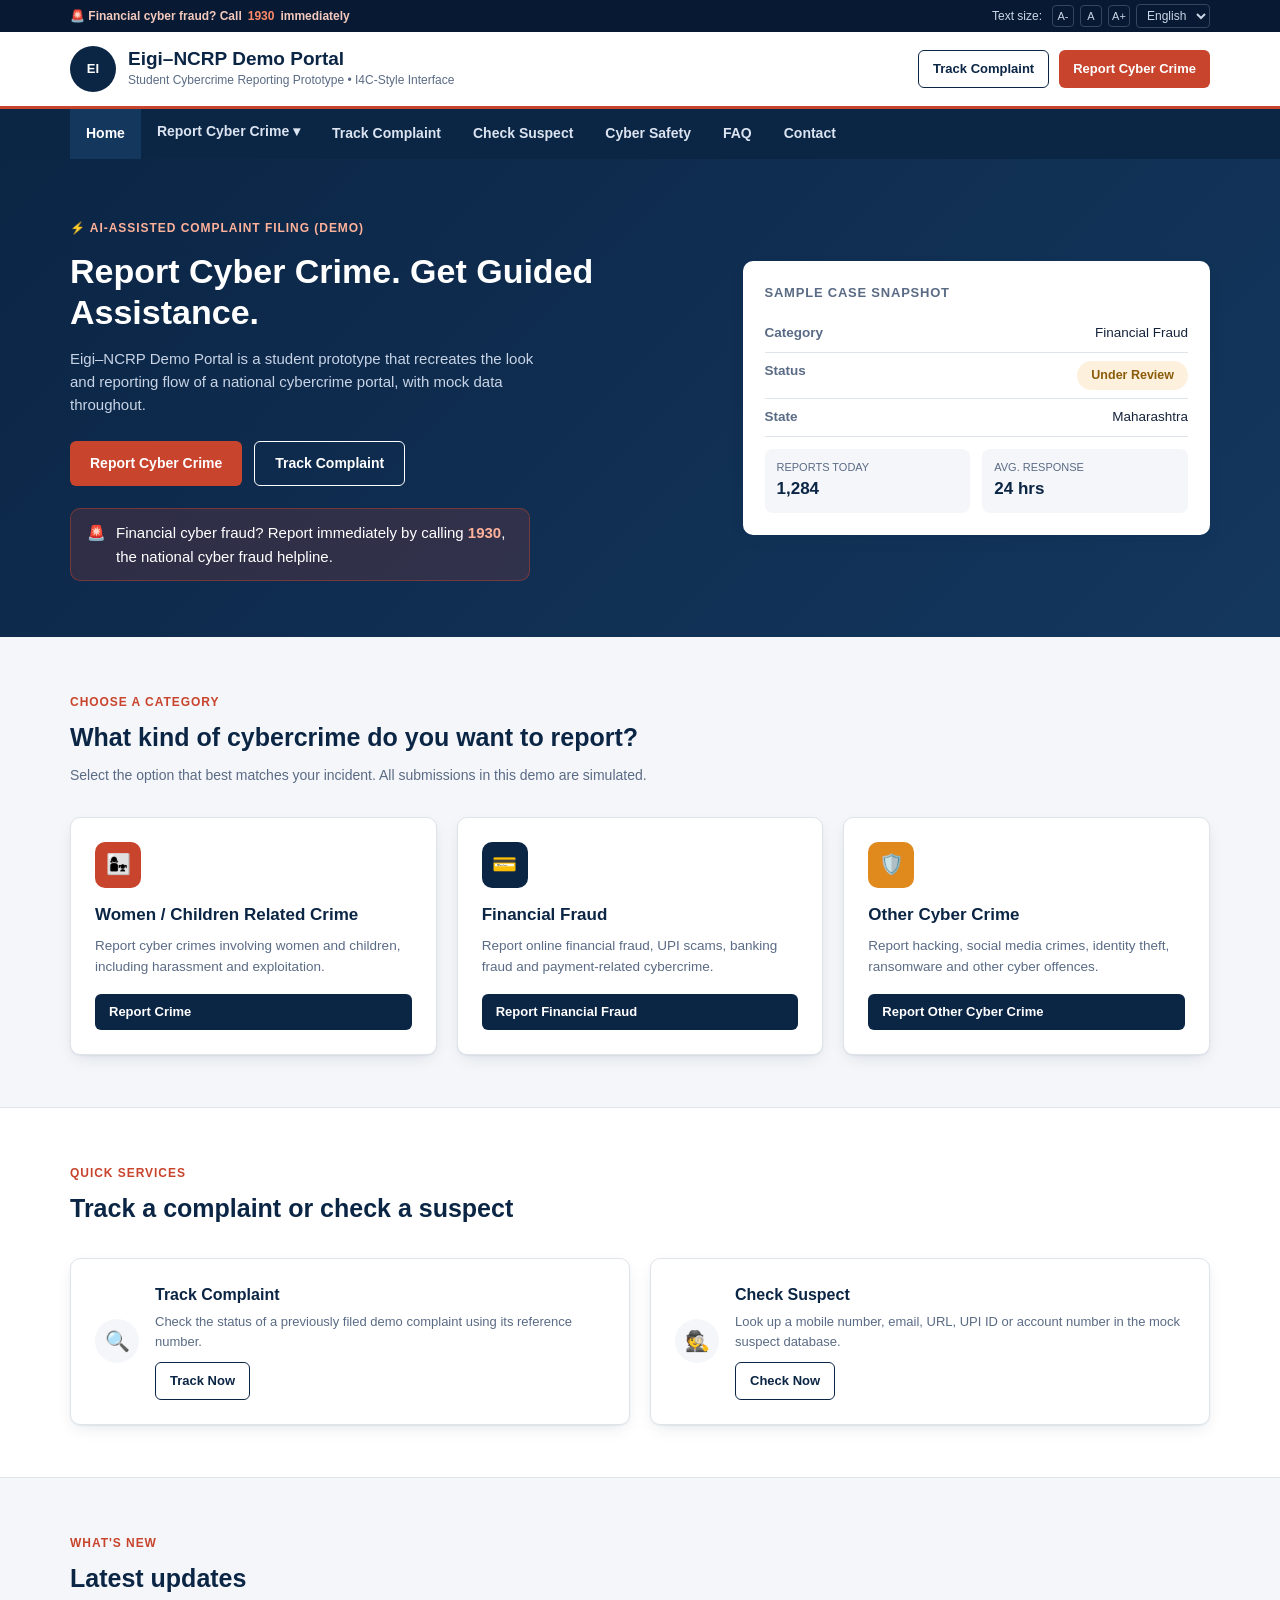
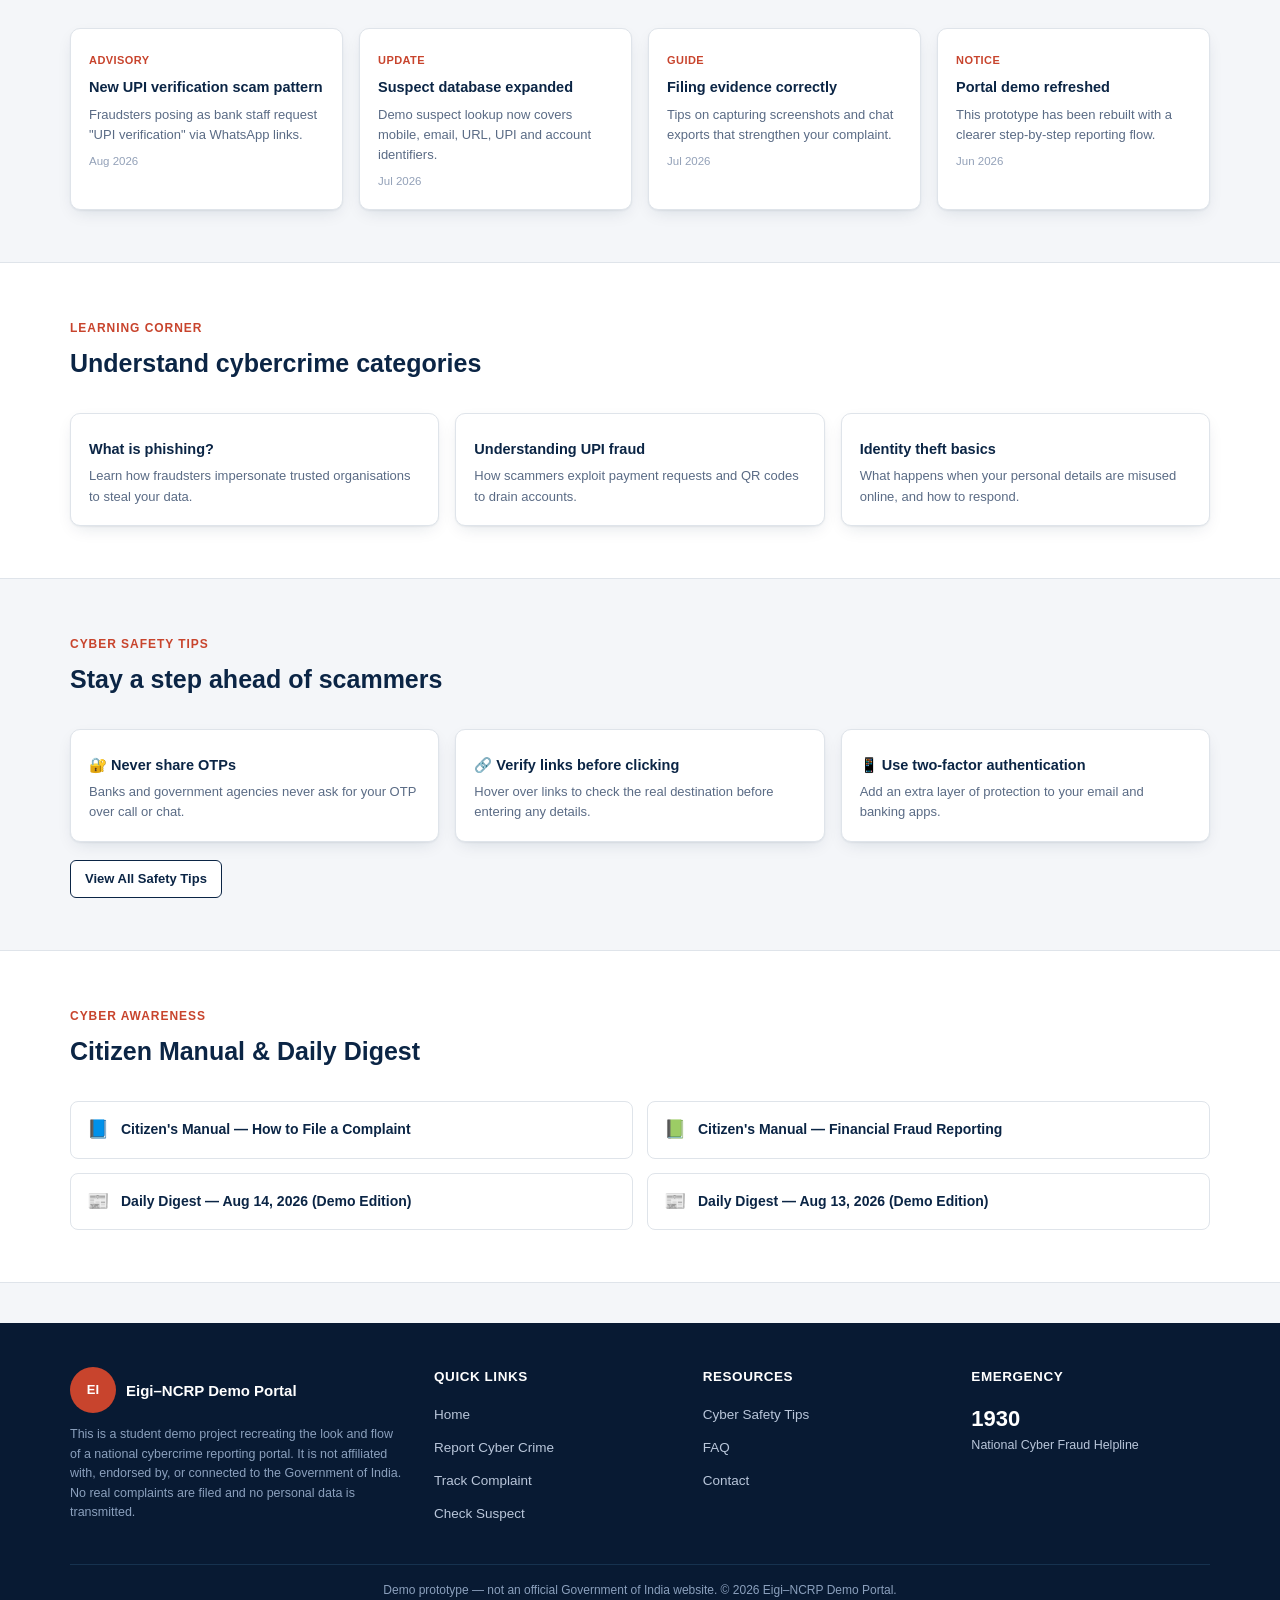
==== index.html @ 4a8d7451 "Moved files to root directory" ====
<!doctype html>
<html lang="en">
<head>
<meta charset="UTF-8" />
<meta name="viewport" content="width=device-width, initial-scale=1.0" />
<title>Home | Eigi-NCRP Demo Portal</title>
<meta name="description" content="Student demo recreation of a national cybercrime reporting portal. Not affiliated with the Government of India." />
<link rel="stylesheet" href="css/style.css" />
</head>
<body>
<a href="#main-content" class="skip-link">Skip to main content</a>
<div class="top-bar">
  <div class="container">
    <span class="emergency">🚨 Financial cyber fraud? Call <b>1930</b> immediately</span>
    <div class="a11y-controls">
      <span style="margin-right:4px;">Text size:</span>
      <button data-font-decrease aria-label="Decrease font size">A-</button>
      <button data-font-reset aria-label="Reset font size">A</button>
      <button data-font-increase aria-label="Increase font size">A+</button>
      <select class="lang-select" aria-label="Select language">
        <option value="en">English</option>
        <option value="hi">हिन्दी</option>
      </select>
    </div>
  </div>
</div>
<header class="portal-header">
  <div class="container">
    <div class="brand">
      <div class="emblem">EI</div>
      <div class="brand-text">
        <div class="site-title">Eigi–NCRP Demo Portal</div>
        <div class="site-sub">Student Cybercrime Reporting Prototype • I4C-Style Interface</div>
      </div>
    </div>
    <div class="header-actions">
      <a href="track.html" class="btn btn-outline btn-sm">Track Complaint</a>
      <a href="complaint.html" class="btn btn-red btn-sm">Report Cyber Crime</a>
    </div>
  </div>
</header>

<nav class="navbar">
  <div class="container nav-inner">
    <ul class="nav-links" id="nav-links">
      <li class="active"><a href="index.html">Home</a></li>
      <li class="dropdown">
        <button class="nav-top" aria-haspopup="true" aria-expanded="false">Report Cyber Crime ▾</button>
        <ul class="dropdown-menu">
          <li><a href="complaint.html?type=women-children">Women / Children Related Crime</a></li>
          <li><a href="complaint.html?type=financial">Financial Fraud</a></li>
          <li><a href="complaint.html?type=other">Other Cyber Crime</a></li>
        </ul>
      </li>
      <li class=""><a href="track.html">Track Complaint</a></li>
      <li class=""><a href="suspect.html">Check Suspect</a></li>
      <li class=""><a href="safety.html">Cyber Safety</a></li>
      <li class=""><a href="faq.html">FAQ</a></li>
      <li class=""><a href="contact.html">Contact</a></li>
    </ul>
    <button class="menu-toggle" aria-label="Toggle menu" aria-expanded="false" aria-controls="nav-links">☰</button>
  </div>
</nav>
<main id="main-content">
  <section class="hero">
    <div class="container">
      <div>
        <span class="hero-eyebrow">⚡ AI-Assisted Complaint Filing (Demo)</span>
        <h1>Report Cyber Crime. Get Guided Assistance.</h1>
        <p>Eigi–NCRP Demo Portal is a student prototype that recreates the look and reporting flow of a national cybercrime portal, with mock data throughout.</p>
        <div class="hero-actions">
          <a href="complaint.html" class="btn btn-red">Report Cyber Crime</a>
          <a href="track.html" class="btn btn-outline" style="background:transparent;border-color:#fff;color:#fff;">Track Complaint</a>
        </div>
        <div class="hero-emergency">
          <span>🚨</span>
          <span>Financial cyber fraud? Report immediately by calling <b>1930</b>, the national cyber fraud helpline.</span>
        </div>
      </div>
      <div class="hero-card">
        <h3>Sample Case Snapshot</h3>
        <div class="detail-row"><span>Category</span><span>Financial Fraud</span></div>
        <div class="detail-row"><span>Status</span><span class="status-pill status-review">Under Review</span></div>
        <div class="detail-row"><span>State</span><span>Maharashtra</span></div>
        <div class="hero-stat-row">
          <div class="hero-stat"><div class="label">Reports Today</div><div class="value">1,284</div></div>
          <div class="hero-stat"><div class="label">Avg. Response</div><div class="value">24 hrs</div></div>
        </div>
      </div>
    </div>
  </section>

  <section class="section" id="report">
    <div class="container">
      <div class="section-head">
        <span class="eyebrow">Choose a Category</span>
        <h2>What kind of cybercrime do you want to report?</h2>
        <p>Select the option that best matches your incident. All submissions in this demo are simulated.</p>
      </div>
      <div class="report-grid">
        <div class="report-card">
          <div class="icon icon-red">👩‍👧</div>
          <h3>Women / Children Related Crime</h3>
          <p>Report cyber crimes involving women and children, including harassment and exploitation.</p>
          <a href="complaint.html?type=women-children" class="btn btn-primary btn-sm">Report Crime</a>
        </div>
        <div class="report-card">
          <div class="icon icon-navy">💳</div>
          <h3>Financial Fraud</h3>
          <p>Report online financial fraud, UPI scams, banking fraud and payment-related cybercrime.</p>
          <a href="complaint.html?type=financial" class="btn btn-primary btn-sm">Report Financial Fraud</a>
        </div>
        <div class="report-card">
          <div class="icon icon-amber">🛡️</div>
          <h3>Other Cyber Crime</h3>
          <p>Report hacking, social media crimes, identity theft, ransomware and other cyber offences.</p>
          <a href="complaint.html?type=other" class="btn btn-primary btn-sm">Report Other Cyber Crime</a>
        </div>
      </div>
    </div>
  </section>

  <section class="section section-alt" id="services">
    <div class="container">
      <div class="section-head">
        <span class="eyebrow">Quick Services</span>
        <h2>Track a complaint or check a suspect</h2>
      </div>
      <div class="service-grid">
        <div class="service-card">
          <div class="icon">🔍</div>
          <div>
            <h3>Track Complaint</h3>
            <p>Check the status of a previously filed demo complaint using its reference number.</p>
            <a href="track.html" class="btn btn-outline btn-sm" style="margin-top:10px;">Track Now</a>
          </div>
        </div>
        <div class="service-card">
          <div class="icon">🕵️</div>
          <div>
            <h3>Check Suspect</h3>
            <p>Look up a mobile number, email, URL, UPI ID or account number in the mock suspect database.</p>
            <a href="suspect.html" class="btn btn-outline btn-sm" style="margin-top:10px;">Check Now</a>
          </div>
        </div>
      </div>
    </div>
  </section>

  <section class="section" id="whats-new">
    <div class="container">
      <div class="section-head">
        <span class="eyebrow">What's New</span>
        <h2>Latest updates</h2>
      </div>
      <div class="card-grid">
        <div class="mini-card"><span class="tag">Advisory</span><h4>New UPI verification scam pattern</h4><p>Fraudsters posing as bank staff request "UPI verification" via WhatsApp links.</p><span class="date">Aug 2026</span></div>
        <div class="mini-card"><span class="tag">Update</span><h4>Suspect database expanded</h4><p>Demo suspect lookup now covers mobile, email, URL, UPI and account identifiers.</p><span class="date">Jul 2026</span></div>
        <div class="mini-card"><span class="tag">Guide</span><h4>Filing evidence correctly</h4><p>Tips on capturing screenshots and chat exports that strengthen your complaint.</p><span class="date">Jul 2026</span></div>
        <div class="mini-card"><span class="tag">Notice</span><h4>Portal demo refreshed</h4><p>This prototype has been rebuilt with a clearer step-by-step reporting flow.</p><span class="date">Jun 2026</span></div>
      </div>
    </div>
  </section>

  <section class="section section-alt" id="learning">
    <div class="container">
      <div class="section-head">
        <span class="eyebrow">Learning Corner</span>
        <h2>Understand cybercrime categories</h2>
      </div>
      <div class="card-grid cols-3">
        <div class="mini-card"><h4>What is phishing?</h4><p>Learn how fraudsters impersonate trusted organisations to steal your data.</p></div>
        <div class="mini-card"><h4>Understanding UPI fraud</h4><p>How scammers exploit payment requests and QR codes to drain accounts.</p></div>
        <div class="mini-card"><h4>Identity theft basics</h4><p>What happens when your personal details are misused online, and how to respond.</p></div>
      </div>
    </div>
  </section>

  <section class="section" id="safety-tips">
    <div class="container">
      <div class="section-head">
        <span class="eyebrow">Cyber Safety Tips</span>
        <h2>Stay a step ahead of scammers</h2>
      </div>
      <div class="card-grid cols-3">
        <div class="mini-card"><h4>🔐 Never share OTPs</h4><p>Banks and government agencies never ask for your OTP over call or chat.</p></div>
        <div class="mini-card"><h4>🔗 Verify links before clicking</h4><p>Hover over links to check the real destination before entering any details.</p></div>
        <div class="mini-card"><h4>📱 Use two-factor authentication</h4><p>Add an extra layer of protection to your email and banking apps.</p></div>
      </div>
      <div style="margin-top:18px;"><a href="safety.html" class="btn btn-outline btn-sm">View All Safety Tips</a></div>
    </div>
  </section>

  <section class="section section-alt" id="awareness">
    <div class="container">
      <div class="section-head">
        <span class="eyebrow">Cyber Awareness</span>
        <h2>Citizen Manual &amp; Daily Digest</h2>
      </div>
      <div class="manual-list">
        <div class="manual-item"><span class="icon">📘</span> Citizen's Manual — How to File a Complaint</div>
        <div class="manual-item"><span class="icon">📗</span> Citizen's Manual — Financial Fraud Reporting</div>
        <div class="manual-item"><span class="icon">📰</span> Daily Digest — Aug 14, 2026 (Demo Edition)</div>
        <div class="manual-item"><span class="icon">📰</span> Daily Digest — Aug 13, 2026 (Demo Edition)</div>
      </div>
    </div>
  </section>
</main>
<footer class="site-footer">
  <div class="container">
    <div class="footer-grid">
      <div class="footer-col">
        <div class="footer-emblem">
          <div class="emblem">EI</div>
          <strong style="color:#fff;">Eigi–NCRP Demo Portal</strong>
        </div>
        <p class="footer-disclaimer">This is a student demo project recreating the look and flow of a national cybercrime reporting portal. It is not affiliated with, endorsed by, or connected to the Government of India. No real complaints are filed and no personal data is transmitted.</p>
      </div>
      <div class="footer-col">
        <h4>Quick Links</h4>
        <ul>
          <li><a href="index.html">Home</a></li>
          <li><a href="complaint.html">Report Cyber Crime</a></li>
          <li><a href="track.html">Track Complaint</a></li>
          <li><a href="suspect.html">Check Suspect</a></li>
        </ul>
      </div>
      <div class="footer-col">
        <h4>Resources</h4>
        <ul>
          <li><a href="safety.html">Cyber Safety Tips</a></li>
          <li><a href="faq.html">FAQ</a></li>
          <li><a href="contact.html">Contact</a></li>
        </ul>
      </div>
      <div class="footer-col">
        <h4>Emergency</h4>
        <p style="color:#fff;font-size:22px;font-weight:700;">1930</p>
        <p style="font-size:12.5px;">National Cyber Fraud Helpline</p>
      </div>
    </div>
    <div class="footer-bottom">
      Demo prototype — not an official Government of India website. &copy; 2026 Eigi–NCRP Demo Portal.
    </div>
  </div>
</footer>
<script src="js/script.js"></script>
</body>
</html>
---- css/style.css ----
/* ===== Reset & base ===== */
* { margin: 0; padding: 0; box-sizing: border-box; }
:root {
  --navy: #0b2545;
  --navy-dark: #081a33;
  --navy-light: #14375e;
  --blue: #1b4b82;
  --red: #c8442d;
  --red-soft: #fbe4df;
  --amber: #e08a1e;
  --bg: #f4f6f9;
  --line: #dfe4ea;
  --text: #16233b;
  --muted: #5a6b85;
  --white: #ffffff;
  --radius: 10px;
  --shadow: 0 1px 2px rgba(11,37,69,.06), 0 6px 18px -6px rgba(11,37,69,.15);
}
html { scroll-behavior: smooth; }
body {
  font-family: 'Segoe UI', Arial, sans-serif;
  color: var(--text);
  background: var(--bg);
  line-height: 1.55;
  font-size: 15px;
}
img { max-width: 100%; display: block; }
a { color: inherit; text-decoration: none; }
ul { list-style: none; }
button { font-family: inherit; cursor: pointer; }
.container { max-width: 1180px; margin: 0 auto; padding: 0 20px; }
.hidden { display: none !important; }

/* ===== Buttons ===== */
.btn {
  display: inline-flex; align-items: center; gap: 8px;
  border: none; border-radius: 6px; padding: 11px 20px;
  font-size: 14px; font-weight: 600; transition: .15s ease; cursor: pointer;
}
.btn-primary { background: var(--navy); color: #fff; }
.btn-primary:hover { background: var(--navy-light); }
.btn-red { background: var(--red); color: #fff; }
.btn-red:hover { background: #a8371f; }
.btn-outline { background: #fff; border: 1.5px solid var(--navy); color: var(--navy); }
.btn-outline:hover { background: rgba(11,37,69,.06); }
.btn-sm { padding: 8px 14px; font-size: 13px; }
.btn:focus-visible { outline: 2px solid var(--red); outline-offset: 2px; }

/* ===== Top info bar ===== */
.top-bar {
  background: var(--navy-dark); color: #cbd6e6; font-size: 12px;
}
.top-bar .container { display: flex; justify-content: space-between; align-items: center; height: 32px; flex-wrap: wrap; gap: 6px; }
.top-bar .emergency { color: #f3c9bd; font-weight: 700; display: flex; align-items: center; gap: 6px; }
.top-bar .emergency b { color: #ff8a68; }
.a11y-controls { display: flex; gap: 6px; align-items: center; }
.a11y-controls button {
  background: transparent; border: 1px solid #33475f; color: #cbd6e6;
  width: 22px; height: 22px; border-radius: 4px; font-size: 11px; line-height: 1;
}
.a11y-controls button:hover { background: #16324f; }
.lang-select {
  background: transparent; border: 1px solid #33475f; color: #cbd6e6;
  border-radius: 4px; padding: 3px 6px; font-size: 12px;
}

/* ===== Header ===== */
.portal-header { background: #fff; border-bottom: 3px solid var(--red); }
.portal-header .container {
  display: flex; align-items: center; justify-content: space-between;
  padding: 14px 20px; gap: 16px; flex-wrap: wrap;
}
.brand { display: flex; align-items: center; gap: 12px; }
.emblem {
  width: 46px; height: 46px; border-radius: 50%; background: var(--navy);
  color: #fff; display: flex; align-items: center; justify-content: center;
  font-weight: 700; font-size: 13px; flex: none;
}
.brand-text .site-title { font-size: 19px; font-weight: 700; color: var(--navy); line-height: 1.2; }
.brand-text .site-sub { font-size: 12px; color: var(--muted); }
.header-actions { display: flex; gap: 10px; flex-wrap: wrap; }

/* ===== Nav ===== */
.navbar { background: var(--navy); position: sticky; top: 0; z-index: 100; }
.nav-inner { display: flex; align-items: center; justify-content: space-between; }
.nav-links { display: flex; }
.nav-links > li { position: relative; }
.nav-links > li > a, .nav-links > li > button.nav-top {
  display: block; padding: 14px 16px; color: #dbe4f0; font-size: 14px; font-weight: 600;
  background: none; border: none;
}
.nav-links > li > a:hover, .nav-links > li:hover > button.nav-top, .nav-links > li.active > a {
  background: var(--navy-light); color: #fff;
}
.dropdown { position: relative; }
.dropdown-menu {
  display: none; position: absolute; top: 100%; left: 0; background: #fff;
  min-width: 230px; box-shadow: var(--shadow); border-radius: 0 0 8px 8px; overflow: hidden; z-index: 50;
}
.dropdown.open .dropdown-menu, .dropdown:hover .dropdown-menu { display: block; }
.dropdown-menu li a { display: block; padding: 10px 16px; color: var(--text); font-size: 13.5px; font-weight: 500; }
.dropdown-menu li a:hover { background: var(--bg); color: var(--red); }
.menu-toggle {
  display: none; background: none; border: none; color: #fff; font-size: 22px; padding: 10px 16px;
}

/* ===== Hero ===== */
.hero {
  background: linear-gradient(135deg, var(--navy) 0%, var(--navy-light) 100%);
  color: #fff; padding: 56px 0;
}
.hero .container { display: grid; grid-template-columns: 1.15fr .85fr; gap: 40px; align-items: center; }
.hero-eyebrow {
  display: inline-flex; align-items: center; gap: 6px; font-size: 12px; font-weight: 700;
  text-transform: uppercase; letter-spacing: .08em; color: #ffb199; margin-bottom: 14px;
}
.hero h1 { font-size: 34px; font-weight: 700; line-height: 1.2; margin-bottom: 14px; }
.hero p { color: #c8d4e6; max-width: 480px; margin-bottom: 24px; font-size: 15px; }
.hero-actions { display: flex; gap: 12px; flex-wrap: wrap; margin-bottom: 22px; }
.hero-emergency {
  display: flex; gap: 10px; align-items: flex-start; background: rgba(200,68,45,.18);
  border: 1px solid rgba(200,68,45,.45); border-radius: var(--radius); padding: 12px 16px; max-width: 460px;
}
.hero-emergency b { color: #ffb199; }
.hero-card {
  background: #fff; color: var(--text); border-radius: var(--radius); padding: 22px; box-shadow: var(--shadow);
}
.hero-card h3 { font-size: 13px; text-transform: uppercase; letter-spacing: .06em; color: var(--muted); margin-bottom: 12px; }
.hero-stat-row { display: flex; gap: 12px; margin-top: 12px; }
.hero-stat { flex: 1; background: var(--bg); border-radius: 8px; padding: 10px 12px; }
.hero-stat .label { font-size: 11px; color: var(--muted); text-transform: uppercase; }
.hero-stat .value { font-size: 17px; font-weight: 700; color: var(--navy); }

/* ===== Section shell ===== */
.section { padding: 52px 0; }
.section-alt { background: #fff; border-top: 1px solid var(--line); border-bottom: 1px solid var(--line); }
.section-head { max-width: 640px; margin-bottom: 30px; }
.eyebrow { font-size: 12px; font-weight: 700; text-transform: uppercase; letter-spacing: .08em; color: var(--red); }
.section-head h2 { font-size: 25px; font-weight: 700; color: var(--navy); margin-top: 6px; }
.section-head p { color: var(--muted); margin-top: 8px; font-size: 14px; }

/* ===== Report cards ===== */
.report-grid { display: grid; grid-template-columns: repeat(3, 1fr); gap: 20px; }
.report-card {
  background: #fff; border: 1px solid var(--line); border-radius: var(--radius); padding: 24px;
  box-shadow: var(--shadow); display: flex; flex-direction: column;
}
.report-card .icon {
  width: 46px; height: 46px; border-radius: 10px; display: flex; align-items: center; justify-content: center;
  font-size: 20px; color: #fff; margin-bottom: 14px;
}
.icon-red { background: var(--red); } .icon-navy { background: var(--navy); } .icon-amber { background: var(--amber); }
.report-card h3 { font-size: 17px; font-weight: 700; color: var(--navy); margin-bottom: 8px; }
.report-card p { font-size: 13.5px; color: var(--muted); flex: 1; margin-bottom: 16px; }

/* ===== Quick services (track/suspect) ===== */
.service-grid { display: grid; grid-template-columns: repeat(2, 1fr); gap: 20px; }
.service-card {
  background: #fff; border: 1px solid var(--line); border-radius: var(--radius); padding: 24px;
  display: flex; align-items: center; gap: 16px; box-shadow: var(--shadow);
}
.service-card .icon { width: 44px; height: 44px; border-radius: 50%; background: var(--bg); display: flex; align-items: center; justify-content: center; font-size: 20px; flex: none; }
.service-card h3 { font-size: 16px; color: var(--navy); margin-bottom: 4px; }
.service-card p { font-size: 13px; color: var(--muted); }

/* ===== Generic card list (news / learning / safety) ===== */
.card-grid { display: grid; grid-template-columns: repeat(4, 1fr); gap: 16px; }
.card-grid.cols-3 { grid-template-columns: repeat(3, 1fr); }
.mini-card {
  background: #fff; border: 1px solid var(--line); border-radius: var(--radius); padding: 18px;
  box-shadow: var(--shadow);
}
.mini-card .tag { font-size: 11px; font-weight: 700; color: var(--red); text-transform: uppercase; letter-spacing: .04em; }
.mini-card h4 { font-size: 14.5px; font-weight: 700; color: var(--navy); margin: 6px 0 6px; }
.mini-card p { font-size: 13px; color: var(--muted); }
.mini-card .date { font-size: 11.5px; color: #93a1b8; margin-top: 8px; display: block; }

/* ===== Manual / Digest ===== */
.manual-list { display: grid; grid-template-columns: repeat(2, 1fr); gap: 14px; }
.manual-item {
  display: flex; align-items: center; gap: 12px; background: #fff; border: 1px solid var(--line);
  border-radius: 8px; padding: 14px 16px; font-size: 14px; font-weight: 600; color: var(--navy);
}
.manual-item .icon { color: var(--red); font-size: 18px; }

/* ===== Forms ===== */
.form-card { background: #fff; border: 1px solid var(--line); border-radius: var(--radius); box-shadow: var(--shadow); padding: 28px; }
.form-grid { display: grid; grid-template-columns: repeat(2, 1fr); gap: 18px; }
.field { margin-bottom: 4px; }
.field.full { grid-column: 1 / -1; }
.field label { display: block; font-size: 13.5px; font-weight: 600; color: var(--navy); margin-bottom: 6px; }
.field .req { color: var(--red); }
.field input, .field select, .field textarea {
  width: 100%; border: 1px solid var(--line); border-radius: 6px; padding: 10px 12px; font-size: 14px;
  font-family: inherit; color: var(--text); background: #fff;
}
.field input:focus, .field select:focus, .field textarea:focus {
  outline: none; border-color: var(--navy); box-shadow: 0 0 0 3px rgba(11,37,69,.12);
}
.field textarea { resize: vertical; min-height: 100px; }
.error-msg { color: var(--red); font-size: 12.5px; margin-top: 4px; display: none; }
.field.invalid input, .field.invalid select, .field.invalid textarea { border-color: var(--red); }
.field.invalid .error-msg { display: block; }
.demo-warning {
  display: flex; gap: 10px; align-items: flex-start; background: var(--red-soft); border: 1px solid #f0bcae;
  border-radius: 8px; padding: 12px 16px; margin-bottom: 22px; font-size: 13.5px; color: #7a2a18; font-weight: 600;
}
.upload-box {
  border: 2px dashed var(--line); border-radius: 8px; padding: 26px; text-align: center; color: var(--muted);
  font-size: 13.5px; cursor: pointer; transition: .15s;
}
.upload-box:hover, .upload-box.dragover { border-color: var(--navy); background: rgba(11,37,69,.03); }
.upload-list { margin-top: 10px; display: flex; flex-direction: column; gap: 6px; }
.upload-item { display: flex; justify-content: space-between; font-size: 13px; background: var(--bg); border-radius: 6px; padding: 8px 12px; }

/* ===== Result / status boxes ===== */
.result-box { margin-top: 24px; background: #fff; border: 1px solid var(--line); border-radius: var(--radius); box-shadow: var(--shadow); padding: 24px; }
.result-box.hidden { display: none; }
.demo-tag {
  display: inline-flex; align-items: center; gap: 6px; background: var(--bg); color: var(--muted);
  font-size: 11.5px; font-weight: 700; text-transform: uppercase; padding: 4px 10px; border-radius: 20px; margin-bottom: 14px;
}
.ref-number { font-family: 'Consolas', monospace; font-weight: 700; color: var(--navy); font-size: 17px; }
.status-pill { display: inline-block; padding: 5px 14px; border-radius: 20px; font-size: 12.5px; font-weight: 700; }
.status-review { background: #fdf1de; color: #8a5b0a; }
.status-safe { background: #e2f4ea; color: #1a7a45; }
.status-risk { background: var(--red-soft); color: #a8371f; }
.detail-row { display: flex; justify-content: space-between; padding: 8px 0; border-bottom: 1px solid var(--line); font-size: 13.5px; }
.detail-row:last-child { border-bottom: none; }
.detail-row span:first-child { color: var(--muted); font-weight: 600; }

/* ===== Tabs (suspect page) ===== */
.tabs { display: flex; gap: 8px; flex-wrap: wrap; margin-bottom: 20px; }
.tab-btn {
  background: var(--bg); border: 1px solid var(--line); border-radius: 20px; padding: 8px 16px;
  font-size: 13px; font-weight: 600; color: var(--navy);
}
.tab-btn.active { background: var(--navy); color: #fff; border-color: var(--navy); }

/* ===== FAQ ===== */
.faq-item { background: #fff; border: 1px solid var(--line); border-radius: 8px; margin-bottom: 10px; overflow: hidden; }
.faq-q { width: 100%; text-align: left; background: none; border: none; padding: 16px 18px; font-weight: 700; color: var(--navy); font-size: 14.5px; display: flex; justify-content: space-between; align-items: center; }
.faq-a { max-height: 0; overflow: hidden; transition: max-height .25s ease; font-size: 13.5px; color: var(--muted); padding: 0 18px; }
.faq-item.open .faq-a { max-height: 200px; padding: 0 18px 16px; }
.faq-item.open .faq-q .chevron { transform: rotate(180deg); }
.chevron { transition: .2s; }

/* ===== Loading ===== */
.spinner { width: 34px; height: 34px; border: 4px solid rgba(11,37,69,.15); border-top-color: var(--red); border-radius: 50%; animation: spin .8s linear infinite; margin: 0 auto 14px; }
@keyframes spin { to { transform: rotate(360deg); } }
.loading-box { text-align: center; padding: 40px 20px; }
.loading-box p { font-weight: 600; color: var(--navy); }

/* ===== Toast alert ===== */
.toast {
  position: fixed; bottom: 24px; right: 24px; background: var(--navy); color: #fff; padding: 14px 20px;
  border-radius: 8px; font-size: 13.5px; font-weight: 600; box-shadow: var(--shadow); z-index: 200;
  transform: translateY(20px); opacity: 0; transition: .25s ease; pointer-events: none;
}
.toast.show { transform: translateY(0); opacity: 1; }
.toast.success { background: #1a7a45; }
.toast.error { background: var(--red); }

/* ===== Footer ===== */
.site-footer { background: var(--navy-dark); color: #b9c6da; padding: 44px 0 0; margin-top: 40px; }
.footer-grid { display: grid; grid-template-columns: 1.4fr 1fr 1fr 1fr; gap: 30px; padding-bottom: 30px; }
.footer-col h4 { color: #fff; font-size: 13.5px; margin-bottom: 14px; text-transform: uppercase; letter-spacing: .04em; }
.footer-col li { margin-bottom: 9px; }
.footer-col a { font-size: 13.5px; color: #b9c6da; }
.footer-col a:hover { color: #fff; }
.footer-bottom { border-top: 1px solid #16324f; padding: 16px 0; font-size: 12px; text-align: center; color: #8ba0bd; }
.footer-emblem { display: flex; align-items: center; gap: 10px; margin-bottom: 12px; }
.footer-emblem .emblem { background: var(--red); }
.footer-disclaimer { font-size: 12.5px; color: #8ba0bd; max-width: 520px; }

/* ===== Skip link ===== */
.skip-link {
  position: absolute; left: -9999px; top: 0; background: #fff; color: var(--navy); padding: 10px 16px; z-index: 999;
}
.skip-link:focus { left: 10px; top: 10px; }

/* ===== Font-size accessibility classes ===== */
body.font-lg { font-size: 17px; }
body.font-xl { font-size: 19px; }

/* ===== Responsive ===== */
@media (max-width: 900px) {
  .hero .container { grid-template-columns: 1fr; }
  .report-grid, .service-grid, .form-grid, .manual-list { grid-template-columns: 1fr 1fr; }
  .card-grid, .card-grid.cols-3 { grid-template-columns: repeat(2, 1fr); }
  .footer-grid { grid-template-columns: 1fr 1fr; }
}
@media (max-width: 720px) {
  .menu-toggle { display: block; }
  .nav-links {
    display: none; flex-direction: column; position: absolute; top: 100%; left: 0; right: 0;
    background: var(--navy); box-shadow: var(--shadow);
  }
  .nav-links.open { display: flex; }
  .nav-links > li > a, .nav-links > li > button.nav-top { padding: 14px 20px; width: 100%; text-align: left; }
  .dropdown-menu { position: static; box-shadow: none; display: none; background: var(--navy-light); }
  .dropdown.open .dropdown-menu { display: block; }
  .dropdown:hover .dropdown-menu { display: none; }
  .dropdown.open:hover .dropdown-menu { display: block; }
  .report-grid, .service-grid, .form-grid, .manual-list, .card-grid, .card-grid.cols-3 { grid-template-columns: 1fr; }
  .footer-grid { grid-template-columns: 1fr; }
  .hero h1 { font-size: 27px; }
}
/* --- Form Multi-Step & Progress Styles --- */
.progress-indicator {
  display: flex;
  justify-content: space-between;
  margin-bottom: 30px;
  border-bottom: 2px solid #e2e8f0;
}
.step-indicator {
  flex: 1;
  text-align: center;
  padding-bottom: 12px;
  font-size: 14px;
  font-weight: 500;
  color: #94a3b8;
  border-bottom: 3px solid transparent;
  margin-bottom: -2px;
  transition: all 0.3s ease;
}
.step-indicator.active {
  color: var(--navy, #0f172a);
  border-bottom-color: var(--red, #dc2626);
  font-weight: 700;
}
.form-step.hidden {
  display: none;
}
.btn-group {
  display: flex;
  justify-content: space-between;
  align-items: center;
  width: 100%;
}
.upload-box {
  border: 2px dashed #cbd5e1;
  background: #f8fafc;
  padding: 30px;
  text-align: center;
  border-radius: 6px;
  cursor: pointer;
  color: #64748b;
  transition: all 0.2s ease;
}
.upload-box:hover, .upload-box.dragover {
  border-color: var(--navy);
  background: #f1f5f9;
}
.upload-list {
  margin-top: 15px;
  display: flex;
  flex-direction: column;
  gap: 8px;
}
.upload-item {
  display: flex;
  justify-content: space-between;
  background: #f1f5f9;
  padding: 8px 12px;
  border-radius: 4px;
  font-size: 14px;
}
.upload-item .remove-file {
  color: var(--red);
  cursor: pointer;
  font-weight: bold;
}
/* Validation styles */
.field input.error, .field select.error, .field textarea.error {
  border-color: #ef4444;
  background-color: #fef2f2;
}
.error-msg {
  color: #ef4444;
  font-size: 12px;
  margin-top: 4px;
  display: block;
  min-height: 18px;
}
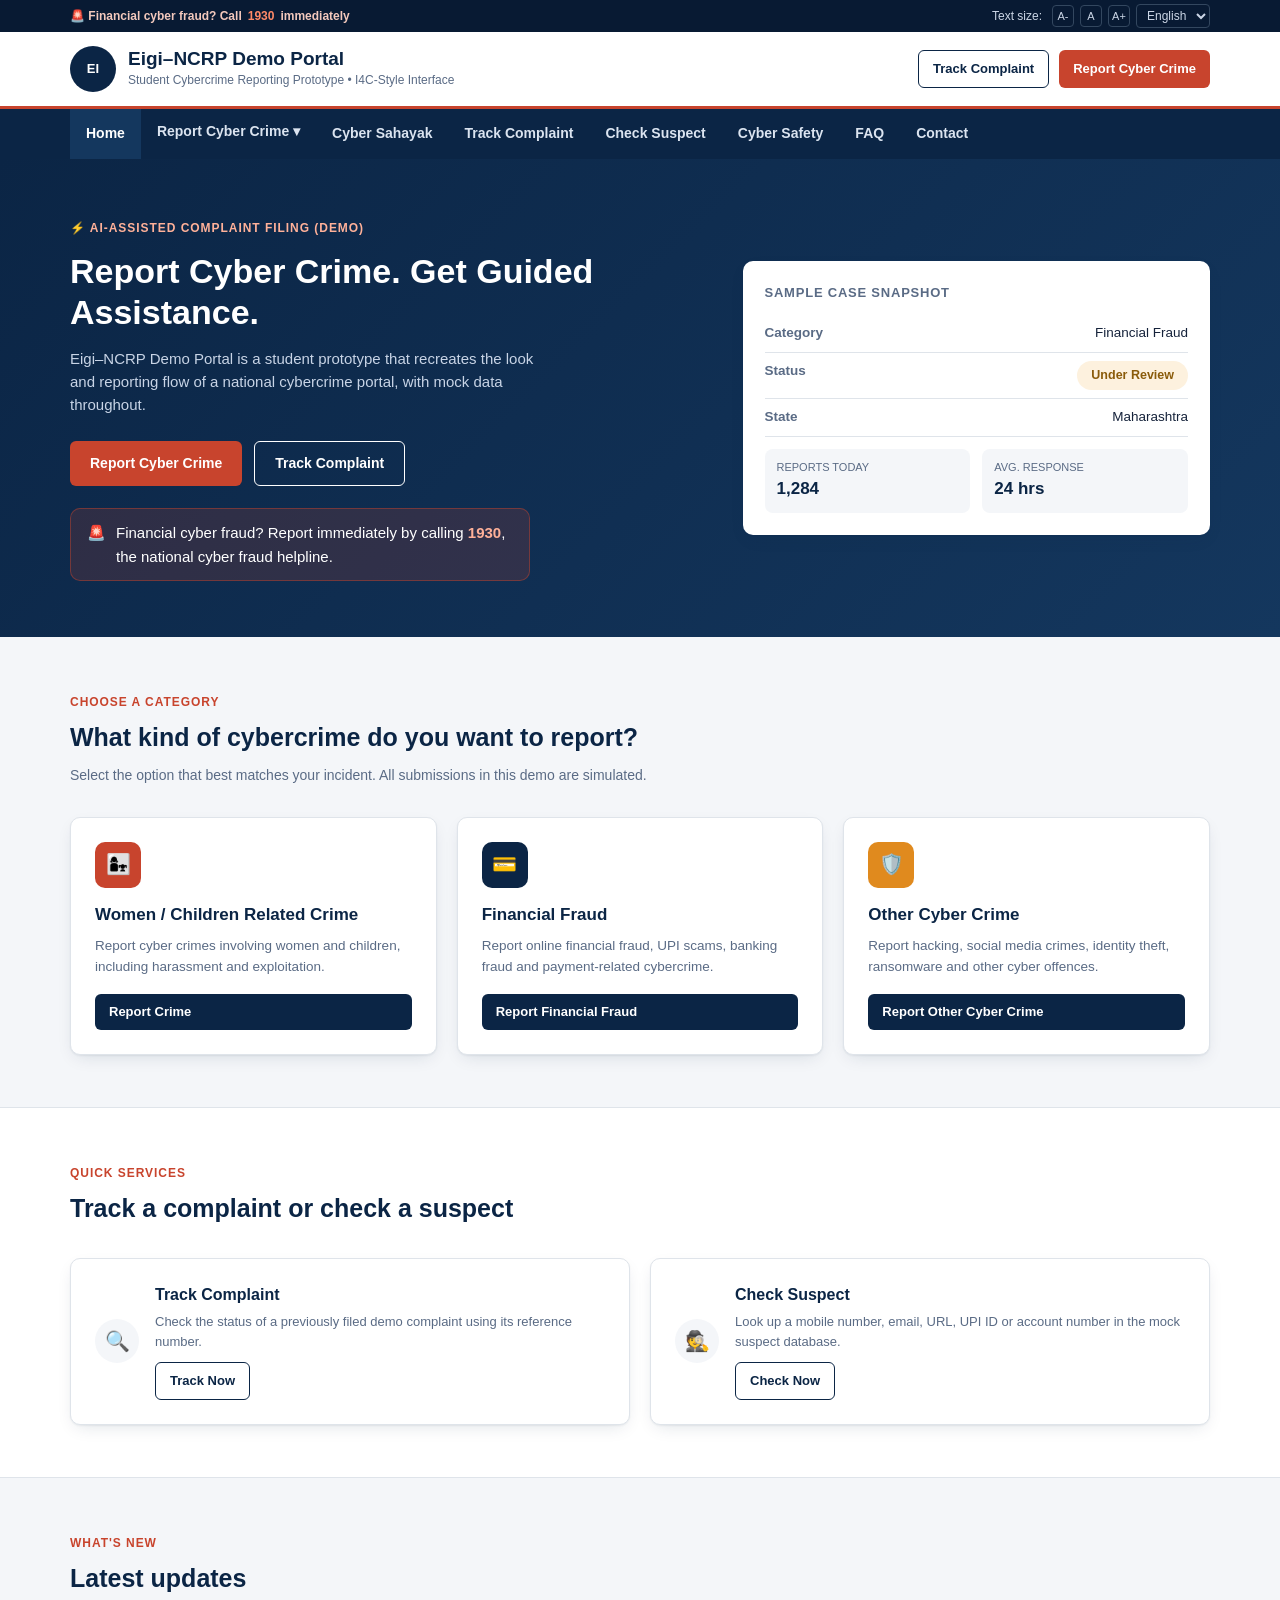
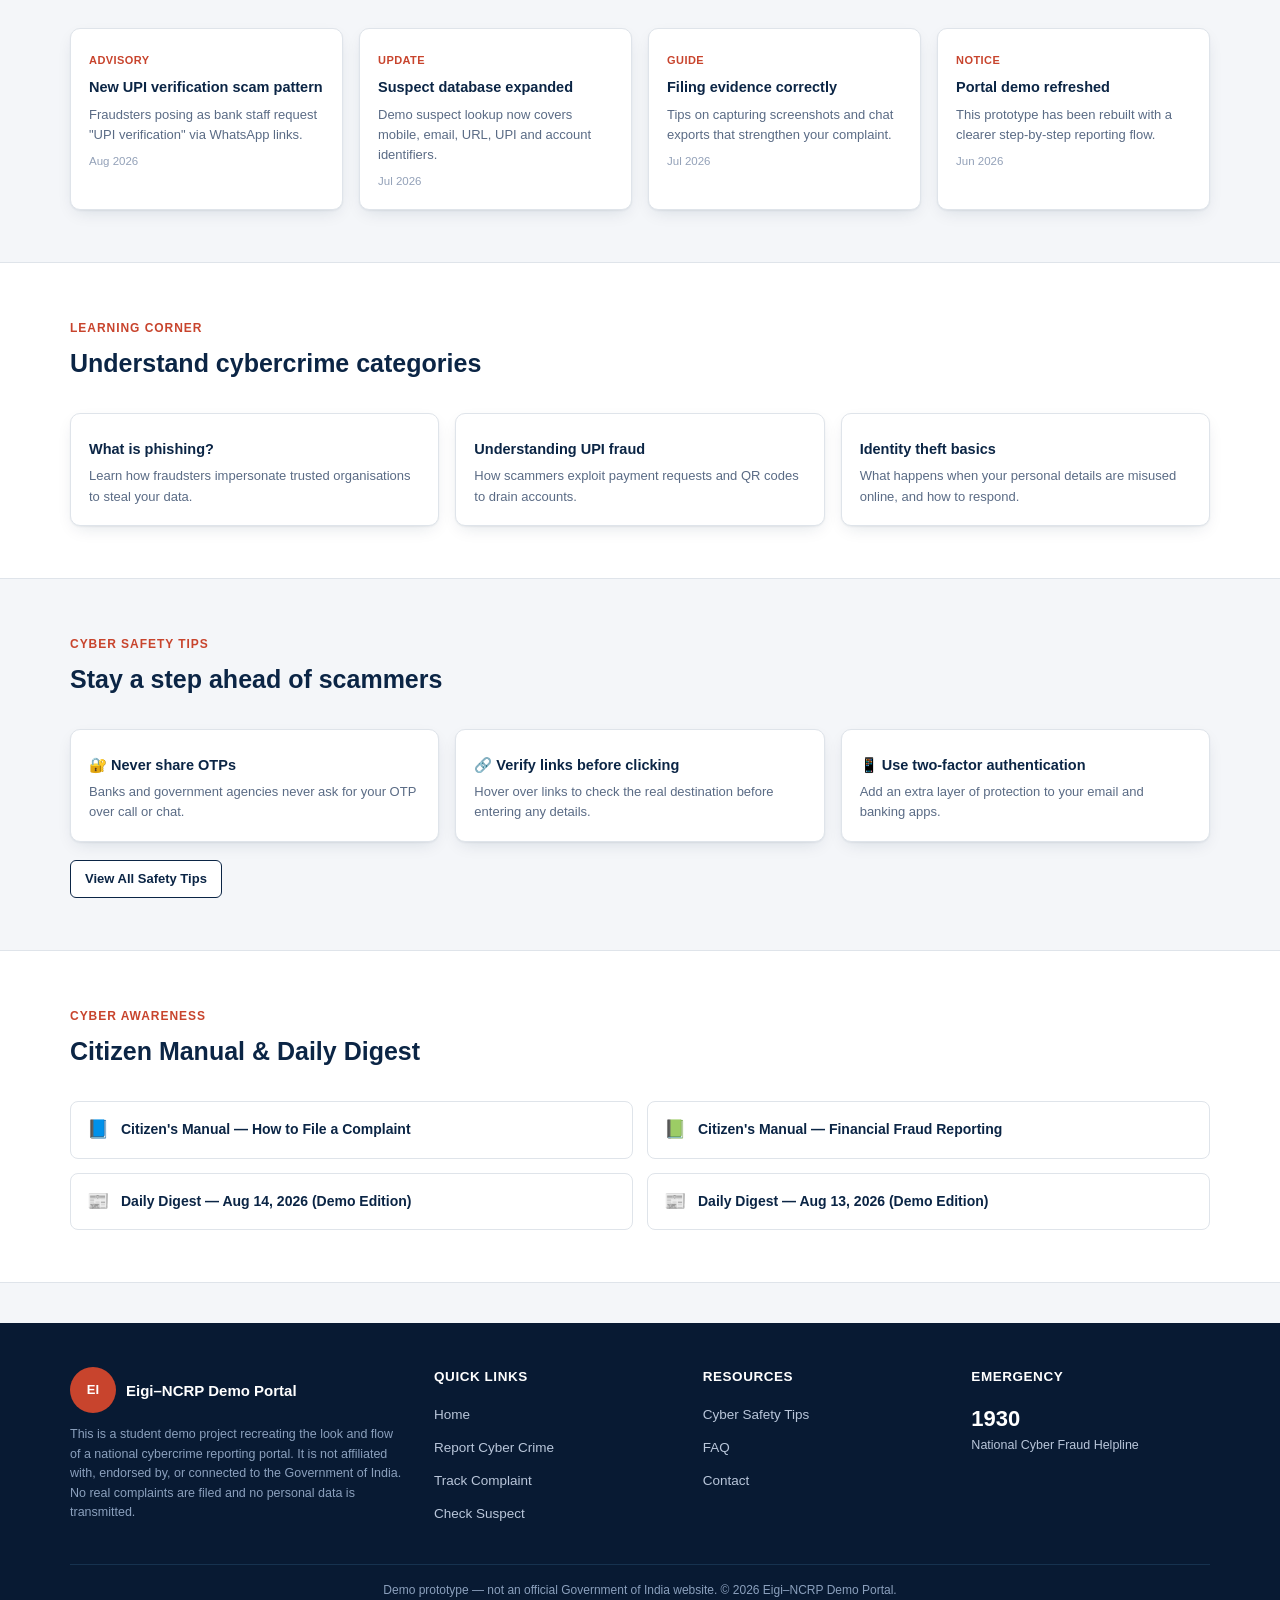
==== commit bc31a6db: "Add incident details and evidence submission flow" ====
--- a/index.html
+++ b/index.html
@@ -52,6 +52,9 @@
           <li><a href="complaint.html?type=other">Other Cyber Crime</a></li>
         </ul>
       </li>
+      <li>
+    <a href="sahayak.html">Cyber Sahayak</a>
+</li>
       <li class=""><a href="track.html">Track Complaint</a></li>
       <li class=""><a href="suspect.html">Check Suspect</a></li>
       <li class=""><a href="safety.html">Cyber Safety</a></li>
@@ -69,7 +72,7 @@
         <h1>Report Cyber Crime. Get Guided Assistance.</h1>
         <p>Eigi–NCRP Demo Portal is a student prototype that recreates the look and reporting flow of a national cybercrime portal, with mock data throughout.</p>
         <div class="hero-actions">
-          <a href="complaint.html" class="btn btn-red">Report Cyber Crime</a>
+          <a href="sahayak.html" class="btn btn-red">Report Cyber Crime</a>
           <a href="track.html" class="btn btn-outline" style="background:transparent;border-color:#fff;color:#fff;">Track Complaint</a>
         </div>
         <div class="hero-emergency">
@@ -108,7 +111,7 @@
           <div class="icon icon-navy">💳</div>
           <h3>Financial Fraud</h3>
           <p>Report online financial fraud, UPI scams, banking fraud and payment-related cybercrime.</p>
-          <a href="complaint.html?type=financial" class="btn btn-primary btn-sm">Report Financial Fraud</a>
+          <a href="sahayak.html?type=financial" class="btn btn-primary btn-sm">Report Financial Fraud</a>
         </div>
         <div class="report-card">
           <div class="icon icon-amber">🛡️</div>
--- a/css/style.css
+++ b/css/style.css
@@ -382,4 +382,7 @@
   margin-top: 4px;
   display: block;
   min-height: 18px;
+}
+.form-step.hidden {
+  display: none;
 }
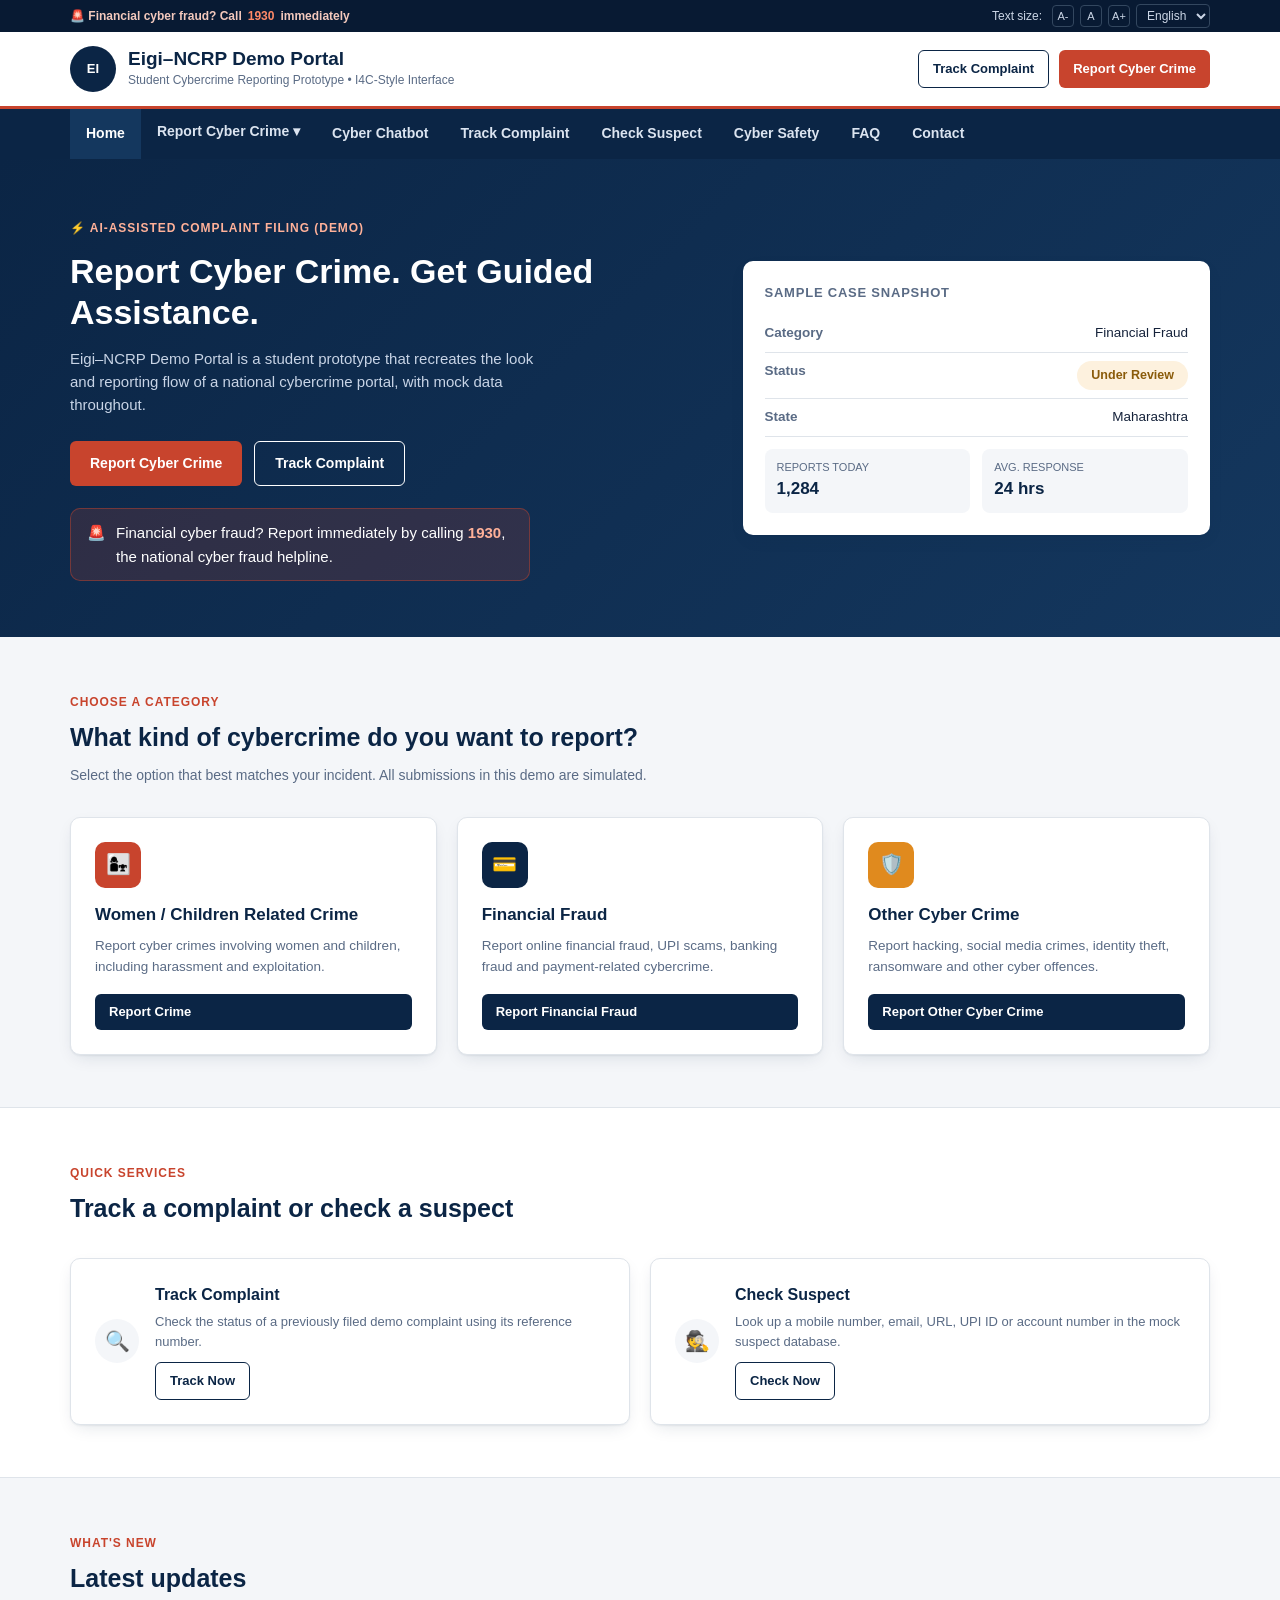
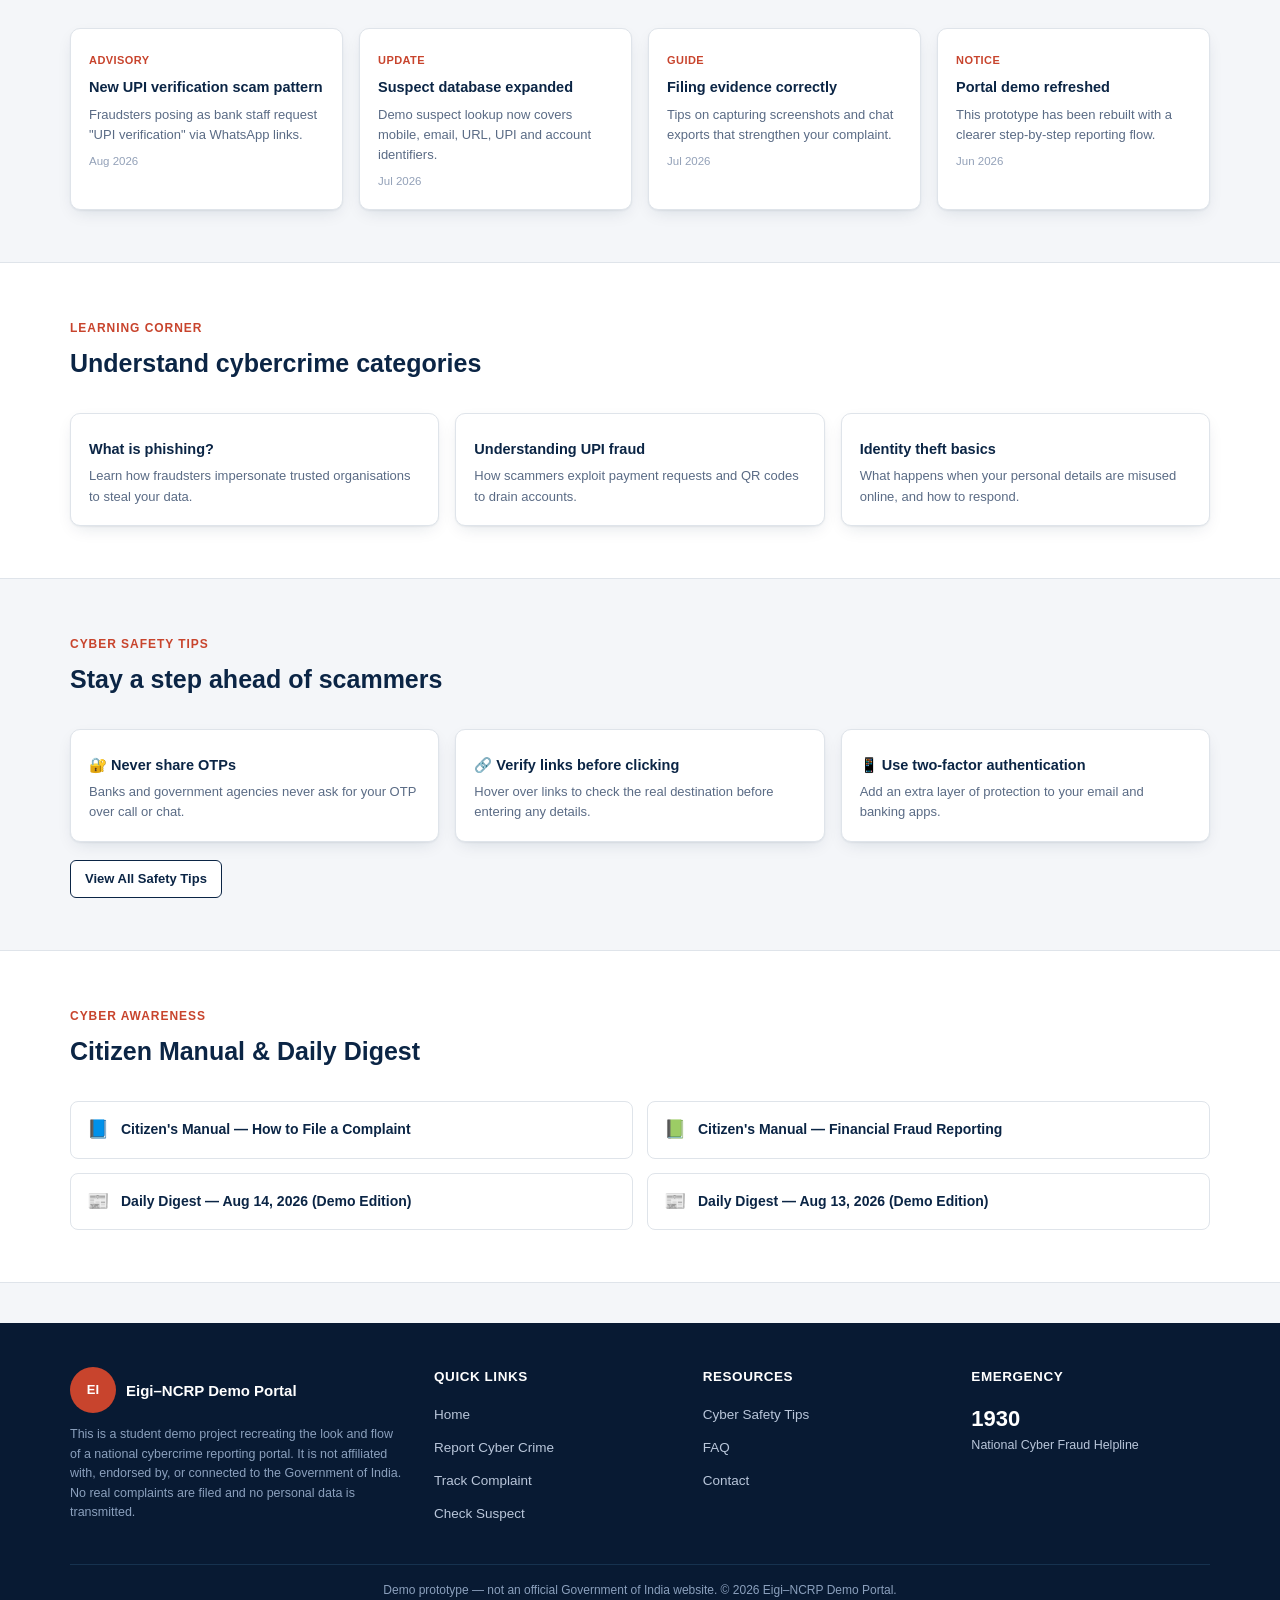
==== commit 5e55809b: "Update Cyber Chatbot complaint flow" ====
--- a/index.html
+++ b/index.html
@@ -1,252 +1,1186 @@
 <!doctype html>
 <html lang="en">
+
 <head>
-<meta charset="UTF-8" />
-<meta name="viewport" content="width=device-width, initial-scale=1.0" />
-<title>Home | Eigi-NCRP Demo Portal</title>
-<meta name="description" content="Student demo recreation of a national cybercrime reporting portal. Not affiliated with the Government of India." />
-<link rel="stylesheet" href="css/style.css" />
+  <meta charset="UTF-8" />
+
+  <meta name="viewport" content="width=device-width, initial-scale=1.0" />
+
+  <title>Home | Eigi-NCRP Demo Portal</title>
+
+  <meta
+    name="description"
+    content="Student demo recreation of a national cybercrime reporting portal. Not affiliated with the Government of India."
+  />
+
+  <link rel="stylesheet" href="css/style.css" />
 </head>
+
 <body>
-<a href="#main-content" class="skip-link">Skip to main content</a>
-<div class="top-bar">
-  <div class="container">
-    <span class="emergency">🚨 Financial cyber fraud? Call <b>1930</b> immediately</span>
-    <div class="a11y-controls">
-      <span style="margin-right:4px;">Text size:</span>
-      <button data-font-decrease aria-label="Decrease font size">A-</button>
-      <button data-font-reset aria-label="Reset font size">A</button>
-      <button data-font-increase aria-label="Increase font size">A+</button>
-      <select class="lang-select" aria-label="Select language">
-        <option value="en">English</option>
-        <option value="hi">हिन्दी</option>
-      </select>
+
+  <!-- Skip to main content -->
+  <a href="#main-content" class="skip-link">
+    Skip to main content
+  </a>
+
+
+  <!-- =====================================================
+       TOP BAR
+  ====================================================== -->
+
+  <div class="top-bar">
+
+    <div class="container">
+
+      <span class="emergency">
+        🚨 Financial cyber fraud? Call <b>1930</b> immediately
+      </span>
+
+      <div class="a11y-controls">
+
+        <span style="margin-right:4px;">
+          Text size:
+        </span>
+
+        <button
+          data-font-decrease
+          aria-label="Decrease font size">
+          A-
+        </button>
+
+        <button
+          data-font-reset
+          aria-label="Reset font size">
+          A
+        </button>
+
+        <button
+          data-font-increase
+          aria-label="Increase font size">
+          A+
+        </button>
+
+        <select
+          class="lang-select"
+          aria-label="Select language">
+
+          <option value="en">
+            English
+          </option>
+
+          <option value="hi">
+            हिन्दी
+          </option>
+
+        </select>
+
+      </div>
+
     </div>
+
   </div>
-</div>
-<header class="portal-header">
-  <div class="container">
-    <div class="brand">
-      <div class="emblem">EI</div>
-      <div class="brand-text">
-        <div class="site-title">Eigi–NCRP Demo Portal</div>
-        <div class="site-sub">Student Cybercrime Reporting Prototype • I4C-Style Interface</div>
+
+
+  <!-- =====================================================
+       HEADER
+  ====================================================== -->
+
+  <header class="portal-header">
+
+    <div class="container">
+
+      <div class="brand">
+
+        <div class="emblem">
+          EI
+        </div>
+
+        <div class="brand-text">
+
+          <div class="site-title">
+            Eigi–NCRP Demo Portal
+          </div>
+
+          <div class="site-sub">
+            Student Cybercrime Reporting Prototype • I4C-Style Interface
+          </div>
+
+        </div>
+
       </div>
+
+
+      <div class="header-actions">
+
+        <a
+          href="track.html"
+          class="btn btn-outline btn-sm">
+
+          Track Complaint
+
+        </a>
+
+        <!-- CHANGED: sahayak.html/complaint.html flow -->
+        <a
+          href="chatbot.html"
+          class="btn btn-red btn-sm">
+
+          Report Cyber Crime
+
+        </a>
+
+      </div>
+
     </div>
-    <div class="header-actions">
-      <a href="track.html" class="btn btn-outline btn-sm">Track Complaint</a>
-      <a href="complaint.html" class="btn btn-red btn-sm">Report Cyber Crime</a>
+
+  </header>
+
+
+  <!-- =====================================================
+       NAVIGATION
+  ====================================================== -->
+
+  <nav class="navbar">
+
+    <div class="container nav-inner">
+
+      <ul
+        class="nav-links"
+        id="nav-links">
+
+        <li class="active">
+
+          <a href="index.html">
+            Home
+          </a>
+
+        </li>
+
+
+        <!-- REPORT CYBER CRIME DROPDOWN -->
+
+        <li class="dropdown">
+
+          <button
+            class="nav-top"
+            aria-haspopup="true"
+            aria-expanded="false">
+
+            Report Cyber Crime ▾
+
+          </button>
+
+          <ul class="dropdown-menu">
+
+            <li>
+              <a href="complaint.html?type=women-children">
+                Women / Children Related Crime
+              </a>
+            </li>
+
+            <li>
+              <a href="chatbot.html?type=financial">
+                Financial Fraud
+              </a>
+            </li>
+
+            <li>
+              <a href="complaint.html?type=other">
+                Other Cyber Crime
+              </a>
+            </li>
+
+          </ul>
+
+        </li>
+
+
+        <!-- =================================================
+             CYBER CHATBOT
+             IMPORTANT: chatbot.html
+        ================================================== -->
+
+        <li>
+          <a href="chatbot.html">
+            Cyber Chatbot
+          </a>
+        </li>
+
+
+        <!-- TRACK COMPLAINT -->
+
+        <li>
+          <a href="track.html">
+            Track Complaint
+          </a>
+        </li>
+
+
+        <!-- CHECK SUSPECT -->
+
+        <li>
+          <a href="suspect.html">
+            Check Suspect
+          </a>
+        </li>
+
+
+        <!-- CYBER SAFETY -->
+
+        <li>
+          <a href="safety.html">
+            Cyber Safety
+          </a>
+        </li>
+
+
+        <!-- FAQ -->
+
+        <li>
+          <a href="faq.html">
+            FAQ
+          </a>
+        </li>
+
+
+        <!-- CONTACT -->
+
+        <li>
+          <a href="contact.html">
+            Contact
+          </a>
+        </li>
+
+      </ul>
+
+
+      <!-- MOBILE MENU -->
+
+      <button
+        class="menu-toggle"
+        aria-label="Toggle menu"
+        aria-expanded="false"
+        aria-controls="nav-links">
+
+        ☰
+
+      </button>
+
     </div>
-  </div>
-</header>
-
-<nav class="navbar">
-  <div class="container nav-inner">
-    <ul class="nav-links" id="nav-links">
-      <li class="active"><a href="index.html">Home</a></li>
-      <li class="dropdown">
-        <button class="nav-top" aria-haspopup="true" aria-expanded="false">Report Cyber Crime ▾</button>
-        <ul class="dropdown-menu">
-          <li><a href="complaint.html?type=women-children">Women / Children Related Crime</a></li>
-          <li><a href="complaint.html?type=financial">Financial Fraud</a></li>
-          <li><a href="complaint.html?type=other">Other Cyber Crime</a></li>
-        </ul>
-      </li>
-      <li>
-    <a href="sahayak.html">Cyber Sahayak</a>
-</li>
-      <li class=""><a href="track.html">Track Complaint</a></li>
-      <li class=""><a href="suspect.html">Check Suspect</a></li>
-      <li class=""><a href="safety.html">Cyber Safety</a></li>
-      <li class=""><a href="faq.html">FAQ</a></li>
-      <li class=""><a href="contact.html">Contact</a></li>
-    </ul>
-    <button class="menu-toggle" aria-label="Toggle menu" aria-expanded="false" aria-controls="nav-links">☰</button>
-  </div>
-</nav>
-<main id="main-content">
-  <section class="hero">
+
+  </nav>
+
+
+  <!-- =====================================================
+       MAIN CONTENT
+  ====================================================== -->
+
+  <main id="main-content">
+
+
+    <!-- =================================================
+         HERO SECTION
+    ================================================== -->
+
+    <section class="hero">
+
+      <div class="container">
+
+        <div>
+
+          <span class="hero-eyebrow">
+            ⚡ AI-Assisted Complaint Filing (Demo)
+          </span>
+
+
+          <h1>
+            Report Cyber Crime. Get Guided Assistance.
+          </h1>
+
+
+          <p>
+            Eigi–NCRP Demo Portal is a student prototype that
+            recreates the look and reporting flow of a national
+            cybercrime portal, with mock data throughout.
+          </p>
+
+
+          <div class="hero-actions">
+
+            <!-- IMPORTANT: chatbot.html -->
+
+            <a
+              href="chatbot.html"
+              class="btn btn-red">
+
+              Report Cyber Crime
+
+            </a>
+
+
+            <a
+              href="track.html"
+              class="btn btn-outline"
+              style="background:transparent;border-color:#fff;color:#fff;">
+
+              Track Complaint
+
+            </a>
+
+          </div>
+
+
+          <div class="hero-emergency">
+
+            <span>
+              🚨
+            </span>
+
+            <span>
+              Financial cyber fraud?
+              Report immediately by calling
+              <b>1930</b>, the national cyber fraud helpline.
+            </span>
+
+          </div>
+
+        </div>
+
+
+        <!-- HERO CARD -->
+
+        <div class="hero-card">
+
+          <h3>
+            Sample Case Snapshot
+          </h3>
+
+
+          <div class="detail-row">
+
+            <span>
+              Category
+            </span>
+
+            <span>
+              Financial Fraud
+            </span>
+
+          </div>
+
+
+          <div class="detail-row">
+
+            <span>
+              Status
+            </span>
+
+            <span class="status-pill status-review">
+              Under Review
+            </span>
+
+          </div>
+
+
+          <div class="detail-row">
+
+            <span>
+              State
+            </span>
+
+            <span>
+              Maharashtra
+            </span>
+
+          </div>
+
+
+          <div class="hero-stat-row">
+
+            <div class="hero-stat">
+
+              <div class="label">
+                Reports Today
+              </div>
+
+              <div class="value">
+                1,284
+              </div>
+
+            </div>
+
+
+            <div class="hero-stat">
+
+              <div class="label">
+                Avg. Response
+              </div>
+
+              <div class="value">
+                24 hrs
+              </div>
+
+            </div>
+
+          </div>
+
+        </div>
+
+      </div>
+
+    </section>
+
+
+    <!-- =================================================
+         REPORT CATEGORY
+    ================================================== -->
+
+    <section
+      class="section"
+      id="report">
+
+      <div class="container">
+
+        <div class="section-head">
+
+          <span class="eyebrow">
+            Choose a Category
+          </span>
+
+          <h2>
+            What kind of cybercrime do you want to report?
+          </h2>
+
+          <p>
+            Select the option that best matches your incident.
+            All submissions in this demo are simulated.
+          </p>
+
+        </div>
+
+
+        <div class="report-grid">
+
+
+          <!-- WOMEN / CHILDREN -->
+
+          <div class="report-card">
+
+            <div class="icon icon-red">
+              👩‍👧
+            </div>
+
+            <h3>
+              Women / Children Related Crime
+            </h3>
+
+            <p>
+              Report cyber crimes involving women and children,
+              including harassment and exploitation.
+            </p>
+
+            <a
+              href="complaint.html?type=women-children"
+              class="btn btn-primary btn-sm">
+
+              Report Crime
+
+            </a>
+
+          </div>
+
+
+          <!-- FINANCIAL FRAUD -->
+
+          <div class="report-card">
+
+            <div class="icon icon-navy">
+              💳
+            </div>
+
+            <h3>
+              Financial Fraud
+            </h3>
+
+            <p>
+              Report online financial fraud, UPI scams, banking
+              fraud and payment-related cybercrime.
+            </p>
+
+
+            <!-- =================================================
+                 IMPORTANT CHANGE
+
+                 OLD:
+                 sahayak.html?type=financial
+
+                 NEW:
+                 chatbot.html?type=financial
+            ================================================== -->
+
+            <a
+              href="chatbot.html?type=financial"
+              class="btn btn-primary btn-sm">
+
+              Report Financial Fraud
+
+            </a>
+
+          </div>
+
+
+          <!-- OTHER CYBER CRIME -->
+
+          <div class="report-card">
+
+            <div class="icon icon-amber">
+              🛡️
+            </div>
+
+            <h3>
+              Other Cyber Crime
+            </h3>
+
+            <p>
+              Report hacking, social media crimes, identity theft,
+              ransomware and other cyber offences.
+            </p>
+
+            <a
+              href="complaint.html?type=other"
+              class="btn btn-primary btn-sm">
+
+              Report Other Cyber Crime
+
+            </a>
+
+          </div>
+
+        </div>
+
+      </div>
+
+    </section>
+
+
+    <!-- =================================================
+         QUICK SERVICES
+    ================================================== -->
+
+    <section
+      class="section section-alt"
+      id="services">
+
+      <div class="container">
+
+        <div class="section-head">
+
+          <span class="eyebrow">
+            Quick Services
+          </span>
+
+          <h2>
+            Track a complaint or check a suspect
+          </h2>
+
+        </div>
+
+
+        <div class="service-grid">
+
+
+          <!-- TRACK COMPLAINT -->
+
+          <div class="service-card">
+
+            <div class="icon">
+              🔍
+            </div>
+
+            <div>
+
+              <h3>
+                Track Complaint
+              </h3>
+
+              <p>
+                Check the status of a previously filed demo
+                complaint using its reference number.
+              </p>
+
+              <a
+                href="track.html"
+                class="btn btn-outline btn-sm"
+                style="margin-top:10px;">
+
+                Track Now
+
+              </a>
+
+            </div>
+
+          </div>
+
+
+          <!-- CHECK SUSPECT -->
+
+          <div class="service-card">
+
+            <div class="icon">
+              🕵️
+            </div>
+
+            <div>
+
+              <h3>
+                Check Suspect
+              </h3>
+
+              <p>
+                Look up a mobile number, email, URL, UPI ID or
+                account number in the mock suspect database.
+              </p>
+
+              <a
+                href="suspect.html"
+                class="btn btn-outline btn-sm"
+                style="margin-top:10px;">
+
+                Check Now
+
+              </a>
+
+            </div>
+
+          </div>
+
+        </div>
+
+      </div>
+
+    </section>
+
+
+    <!-- =================================================
+         WHAT'S NEW
+    ================================================== -->
+
+    <section
+      class="section"
+      id="whats-new">
+
+      <div class="container">
+
+        <div class="section-head">
+
+          <span class="eyebrow">
+            What's New
+          </span>
+
+          <h2>
+            Latest updates
+          </h2>
+
+        </div>
+
+
+        <div class="card-grid">
+
+
+          <div class="mini-card">
+
+            <span class="tag">
+              Advisory
+            </span>
+
+            <h4>
+              New UPI verification scam pattern
+            </h4>
+
+            <p>
+              Fraudsters posing as bank staff request
+              "UPI verification" via WhatsApp links.
+            </p>
+
+            <span class="date">
+              Aug 2026
+            </span>
+
+          </div>
+
+
+          <div class="mini-card">
+
+            <span class="tag">
+              Update
+            </span>
+
+            <h4>
+              Suspect database expanded
+            </h4>
+
+            <p>
+              Demo suspect lookup now covers mobile, email,
+              URL, UPI and account identifiers.
+            </p>
+
+            <span class="date">
+              Jul 2026
+            </span>
+
+          </div>
+
+
+          <div class="mini-card">
+
+            <span class="tag">
+              Guide
+            </span>
+
+            <h4>
+              Filing evidence correctly
+            </h4>
+
+            <p>
+              Tips on capturing screenshots and chat exports
+              that strengthen your complaint.
+            </p>
+
+            <span class="date">
+              Jul 2026
+            </span>
+
+          </div>
+
+
+          <div class="mini-card">
+
+            <span class="tag">
+              Notice
+            </span>
+
+            <h4>
+              Portal demo refreshed
+            </h4>
+
+            <p>
+              This prototype has been rebuilt with a clearer
+              step-by-step reporting flow.
+            </p>
+
+            <span class="date">
+              Jun 2026
+            </span>
+
+          </div>
+
+        </div>
+
+      </div>
+
+    </section>
+
+
+    <!-- =================================================
+         LEARNING CORNER
+    ================================================== -->
+
+    <section
+      class="section section-alt"
+      id="learning">
+
+      <div class="container">
+
+        <div class="section-head">
+
+          <span class="eyebrow">
+            Learning Corner
+          </span>
+
+          <h2>
+            Understand cybercrime categories
+          </h2>
+
+        </div>
+
+
+        <div class="card-grid cols-3">
+
+
+          <div class="mini-card">
+
+            <h4>
+              What is phishing?
+            </h4>
+
+            <p>
+              Learn how fraudsters impersonate trusted
+              organisations to steal your data.
+            </p>
+
+          </div>
+
+
+          <div class="mini-card">
+
+            <h4>
+              Understanding UPI fraud
+            </h4>
+
+            <p>
+              How scammers exploit payment requests and
+              QR codes to drain accounts.
+            </p>
+
+          </div>
+
+
+          <div class="mini-card">
+
+            <h4>
+              Identity theft basics
+            </h4>
+
+            <p>
+              What happens when your personal details are
+              misused online, and how to respond.
+            </p>
+
+          </div>
+
+        </div>
+
+      </div>
+
+    </section>
+
+
+    <!-- =================================================
+         SAFETY TIPS
+    ================================================== -->
+
+    <section
+      class="section"
+      id="safety-tips">
+
+      <div class="container">
+
+        <div class="section-head">
+
+          <span class="eyebrow">
+            Cyber Safety Tips
+          </span>
+
+          <h2>
+            Stay a step ahead of scammers
+          </h2>
+
+        </div>
+
+
+        <div class="card-grid cols-3">
+
+
+          <div class="mini-card">
+
+            <h4>
+              🔐 Never share OTPs
+            </h4>
+
+            <p>
+              Banks and government agencies never ask for
+              your OTP over call or chat.
+            </p>
+
+          </div>
+
+
+          <div class="mini-card">
+
+            <h4>
+              🔗 Verify links before clicking
+            </h4>
+
+            <p>
+              Hover over links to check the real destination
+              before entering any details.
+            </p>
+
+          </div>
+
+
+          <div class="mini-card">
+
+            <h4>
+              📱 Use two-factor authentication
+            </h4>
+
+            <p>
+              Add an extra layer of protection to your email
+              and banking apps.
+            </p>
+
+          </div>
+
+        </div>
+
+
+        <div style="margin-top:18px;">
+
+          <a
+            href="safety.html"
+            class="btn btn-outline btn-sm">
+
+            View All Safety Tips
+
+          </a>
+
+        </div>
+
+      </div>
+
+    </section>
+
+
+    <!-- =================================================
+         CYBER AWARENESS
+    ================================================== -->
+
+    <section
+      class="section section-alt"
+      id="awareness">
+
+      <div class="container">
+
+        <div class="section-head">
+
+          <span class="eyebrow">
+            Cyber Awareness
+          </span>
+
+          <h2>
+            Citizen Manual &amp; Daily Digest
+          </h2>
+
+        </div>
+
+
+        <div class="manual-list">
+
+
+          <div class="manual-item">
+
+            <span class="icon">
+              📘
+            </span>
+
+            Citizen's Manual — How to File a Complaint
+
+          </div>
+
+
+          <div class="manual-item">
+
+            <span class="icon">
+              📗
+            </span>
+
+            Citizen's Manual — Financial Fraud Reporting
+
+          </div>
+
+
+          <div class="manual-item">
+
+            <span class="icon">
+              📰
+            </span>
+
+            Daily Digest — Aug 14, 2026 (Demo Edition)
+
+          </div>
+
+
+          <div class="manual-item">
+
+            <span class="icon">
+              📰
+            </span>
+
+            Daily Digest — Aug 13, 2026 (Demo Edition)
+
+          </div>
+
+        </div>
+
+      </div>
+
+    </section>
+
+  </main>
+
+
+  <!-- =====================================================
+       FOOTER
+  ====================================================== -->
+
+  <footer class="site-footer">
+
     <div class="container">
-      <div>
-        <span class="hero-eyebrow">⚡ AI-Assisted Complaint Filing (Demo)</span>
-        <h1>Report Cyber Crime. Get Guided Assistance.</h1>
-        <p>Eigi–NCRP Demo Portal is a student prototype that recreates the look and reporting flow of a national cybercrime portal, with mock data throughout.</p>
-        <div class="hero-actions">
-          <a href="sahayak.html" class="btn btn-red">Report Cyber Crime</a>
-          <a href="track.html" class="btn btn-outline" style="background:transparent;border-color:#fff;color:#fff;">Track Complaint</a>
-        </div>
-        <div class="hero-emergency">
-          <span>🚨</span>
-          <span>Financial cyber fraud? Report immediately by calling <b>1930</b>, the national cyber fraud helpline.</span>
-        </div>
+
+      <div class="footer-grid">
+
+
+        <!-- FOOTER ABOUT -->
+
+        <div class="footer-col">
+
+          <div class="footer-emblem">
+
+            <div class="emblem">
+              EI
+            </div>
+
+            <strong style="color:#fff;">
+              Eigi–NCRP Demo Portal
+            </strong>
+
+          </div>
+
+
+          <p class="footer-disclaimer">
+
+            This is a student demo project recreating the look
+            and flow of a national cybercrime reporting portal.
+            It is not affiliated with, endorsed by, or connected
+            to the Government of India. No real complaints are
+            filed and no personal data is transmitted.
+
+          </p>
+
+        </div>
+
+
+        <!-- QUICK LINKS -->
+
+        <div class="footer-col">
+
+          <h4>
+            Quick Links
+          </h4>
+
+          <ul>
+
+            <li>
+              <a href="index.html">
+                Home
+              </a>
+            </li>
+
+            <!-- IMPORTANT: chatbot.html -->
+
+            <li>
+              <a href="chatbot.html">
+                Report Cyber Crime
+              </a>
+            </li>
+
+            <li>
+              <a href="track.html">
+                Track Complaint
+              </a>
+            </li>
+
+            <li>
+              <a href="suspect.html">
+                Check Suspect
+              </a>
+            </li>
+
+          </ul>
+
+        </div>
+
+
+        <!-- RESOURCES -->
+
+        <div class="footer-col">
+
+          <h4>
+            Resources
+          </h4>
+
+          <ul>
+
+            <li>
+              <a href="safety.html">
+                Cyber Safety Tips
+              </a>
+            </li>
+
+            <li>
+              <a href="faq.html">
+                FAQ
+              </a>
+            </li>
+
+            <li>
+              <a href="contact.html">
+                Contact
+              </a>
+            </li>
+
+          </ul>
+
+        </div>
+
+
+        <!-- EMERGENCY -->
+
+        <div class="footer-col">
+
+          <h4>
+            Emergency
+          </h4>
+
+          <p
+            style="color:#fff;font-size:22px;font-weight:700;">
+
+            1930
+
+          </p>
+
+          <p style="font-size:12.5px;">
+
+            National Cyber Fraud Helpline
+
+          </p>
+
+        </div>
+
       </div>
-      <div class="hero-card">
-        <h3>Sample Case Snapshot</h3>
-        <div class="detail-row"><span>Category</span><span>Financial Fraud</span></div>
-        <div class="detail-row"><span>Status</span><span class="status-pill status-review">Under Review</span></div>
-        <div class="detail-row"><span>State</span><span>Maharashtra</span></div>
-        <div class="hero-stat-row">
-          <div class="hero-stat"><div class="label">Reports Today</div><div class="value">1,284</div></div>
-          <div class="hero-stat"><div class="label">Avg. Response</div><div class="value">24 hrs</div></div>
-        </div>
+
+
+      <!-- FOOTER BOTTOM -->
+
+      <div class="footer-bottom">
+
+        Demo prototype — not an official Government of India
+        website. &copy; 2026 Eigi–NCRP Demo Portal.
+
       </div>
+
     </div>
-  </section>
-
-  <section class="section" id="report">
-    <div class="container">
-      <div class="section-head">
-        <span class="eyebrow">Choose a Category</span>
-        <h2>What kind of cybercrime do you want to report?</h2>
-        <p>Select the option that best matches your incident. All submissions in this demo are simulated.</p>
-      </div>
-      <div class="report-grid">
-        <div class="report-card">
-          <div class="icon icon-red">👩‍👧</div>
-          <h3>Women / Children Related Crime</h3>
-          <p>Report cyber crimes involving women and children, including harassment and exploitation.</p>
-          <a href="complaint.html?type=women-children" class="btn btn-primary btn-sm">Report Crime</a>
-        </div>
-        <div class="report-card">
-          <div class="icon icon-navy">💳</div>
-          <h3>Financial Fraud</h3>
-          <p>Report online financial fraud, UPI scams, banking fraud and payment-related cybercrime.</p>
-          <a href="sahayak.html?type=financial" class="btn btn-primary btn-sm">Report Financial Fraud</a>
-        </div>
-        <div class="report-card">
-          <div class="icon icon-amber">🛡️</div>
-          <h3>Other Cyber Crime</h3>
-          <p>Report hacking, social media crimes, identity theft, ransomware and other cyber offences.</p>
-          <a href="complaint.html?type=other" class="btn btn-primary btn-sm">Report Other Cyber Crime</a>
-        </div>
-      </div>
-    </div>
-  </section>
-
-  <section class="section section-alt" id="services">
-    <div class="container">
-      <div class="section-head">
-        <span class="eyebrow">Quick Services</span>
-        <h2>Track a complaint or check a suspect</h2>
-      </div>
-      <div class="service-grid">
-        <div class="service-card">
-          <div class="icon">🔍</div>
-          <div>
-            <h3>Track Complaint</h3>
-            <p>Check the status of a previously filed demo complaint using its reference number.</p>
-            <a href="track.html" class="btn btn-outline btn-sm" style="margin-top:10px;">Track Now</a>
-          </div>
-        </div>
-        <div class="service-card">
-          <div class="icon">🕵️</div>
-          <div>
-            <h3>Check Suspect</h3>
-            <p>Look up a mobile number, email, URL, UPI ID or account number in the mock suspect database.</p>
-            <a href="suspect.html" class="btn btn-outline btn-sm" style="margin-top:10px;">Check Now</a>
-          </div>
-        </div>
-      </div>
-    </div>
-  </section>
-
-  <section class="section" id="whats-new">
-    <div class="container">
-      <div class="section-head">
-        <span class="eyebrow">What's New</span>
-        <h2>Latest updates</h2>
-      </div>
-      <div class="card-grid">
-        <div class="mini-card"><span class="tag">Advisory</span><h4>New UPI verification scam pattern</h4><p>Fraudsters posing as bank staff request "UPI verification" via WhatsApp links.</p><span class="date">Aug 2026</span></div>
-        <div class="mini-card"><span class="tag">Update</span><h4>Suspect database expanded</h4><p>Demo suspect lookup now covers mobile, email, URL, UPI and account identifiers.</p><span class="date">Jul 2026</span></div>
-        <div class="mini-card"><span class="tag">Guide</span><h4>Filing evidence correctly</h4><p>Tips on capturing screenshots and chat exports that strengthen your complaint.</p><span class="date">Jul 2026</span></div>
-        <div class="mini-card"><span class="tag">Notice</span><h4>Portal demo refreshed</h4><p>This prototype has been rebuilt with a clearer step-by-step reporting flow.</p><span class="date">Jun 2026</span></div>
-      </div>
-    </div>
-  </section>
-
-  <section class="section section-alt" id="learning">
-    <div class="container">
-      <div class="section-head">
-        <span class="eyebrow">Learning Corner</span>
-        <h2>Understand cybercrime categories</h2>
-      </div>
-      <div class="card-grid cols-3">
-        <div class="mini-card"><h4>What is phishing?</h4><p>Learn how fraudsters impersonate trusted organisations to steal your data.</p></div>
-        <div class="mini-card"><h4>Understanding UPI fraud</h4><p>How scammers exploit payment requests and QR codes to drain accounts.</p></div>
-        <div class="mini-card"><h4>Identity theft basics</h4><p>What happens when your personal details are misused online, and how to respond.</p></div>
-      </div>
-    </div>
-  </section>
-
-  <section class="section" id="safety-tips">
-    <div class="container">
-      <div class="section-head">
-        <span class="eyebrow">Cyber Safety Tips</span>
-        <h2>Stay a step ahead of scammers</h2>
-      </div>
-      <div class="card-grid cols-3">
-        <div class="mini-card"><h4>🔐 Never share OTPs</h4><p>Banks and government agencies never ask for your OTP over call or chat.</p></div>
-        <div class="mini-card"><h4>🔗 Verify links before clicking</h4><p>Hover over links to check the real destination before entering any details.</p></div>
-        <div class="mini-card"><h4>📱 Use two-factor authentication</h4><p>Add an extra layer of protection to your email and banking apps.</p></div>
-      </div>
-      <div style="margin-top:18px;"><a href="safety.html" class="btn btn-outline btn-sm">View All Safety Tips</a></div>
-    </div>
-  </section>
-
-  <section class="section section-alt" id="awareness">
-    <div class="container">
-      <div class="section-head">
-        <span class="eyebrow">Cyber Awareness</span>
-        <h2>Citizen Manual &amp; Daily Digest</h2>
-      </div>
-      <div class="manual-list">
-        <div class="manual-item"><span class="icon">📘</span> Citizen's Manual — How to File a Complaint</div>
-        <div class="manual-item"><span class="icon">📗</span> Citizen's Manual — Financial Fraud Reporting</div>
-        <div class="manual-item"><span class="icon">📰</span> Daily Digest — Aug 14, 2026 (Demo Edition)</div>
-        <div class="manual-item"><span class="icon">📰</span> Daily Digest — Aug 13, 2026 (Demo Edition)</div>
-      </div>
-    </div>
-  </section>
-</main>
-<footer class="site-footer">
-  <div class="container">
-    <div class="footer-grid">
-      <div class="footer-col">
-        <div class="footer-emblem">
-          <div class="emblem">EI</div>
-          <strong style="color:#fff;">Eigi–NCRP Demo Portal</strong>
-        </div>
-        <p class="footer-disclaimer">This is a student demo project recreating the look and flow of a national cybercrime reporting portal. It is not affiliated with, endorsed by, or connected to the Government of India. No real complaints are filed and no personal data is transmitted.</p>
-      </div>
-      <div class="footer-col">
-        <h4>Quick Links</h4>
-        <ul>
-          <li><a href="index.html">Home</a></li>
-          <li><a href="complaint.html">Report Cyber Crime</a></li>
-          <li><a href="track.html">Track Complaint</a></li>
-          <li><a href="suspect.html">Check Suspect</a></li>
-        </ul>
-      </div>
-      <div class="footer-col">
-        <h4>Resources</h4>
-        <ul>
-          <li><a href="safety.html">Cyber Safety Tips</a></li>
-          <li><a href="faq.html">FAQ</a></li>
-          <li><a href="contact.html">Contact</a></li>
-        </ul>
-      </div>
-      <div class="footer-col">
-        <h4>Emergency</h4>
-        <p style="color:#fff;font-size:22px;font-weight:700;">1930</p>
-        <p style="font-size:12.5px;">National Cyber Fraud Helpline</p>
-      </div>
-    </div>
-    <div class="footer-bottom">
-      Demo prototype — not an official Government of India website. &copy; 2026 Eigi–NCRP Demo Portal.
-    </div>
-  </div>
-</footer>
-<script src="js/script.js"></script>
+
+  </footer>
+
+
+  <!-- =====================================================
+       JAVASCRIPT
+  ====================================================== -->
+
+  <script src="js/script.js"></script>
+
 </body>
-</html>
+
+</html>
